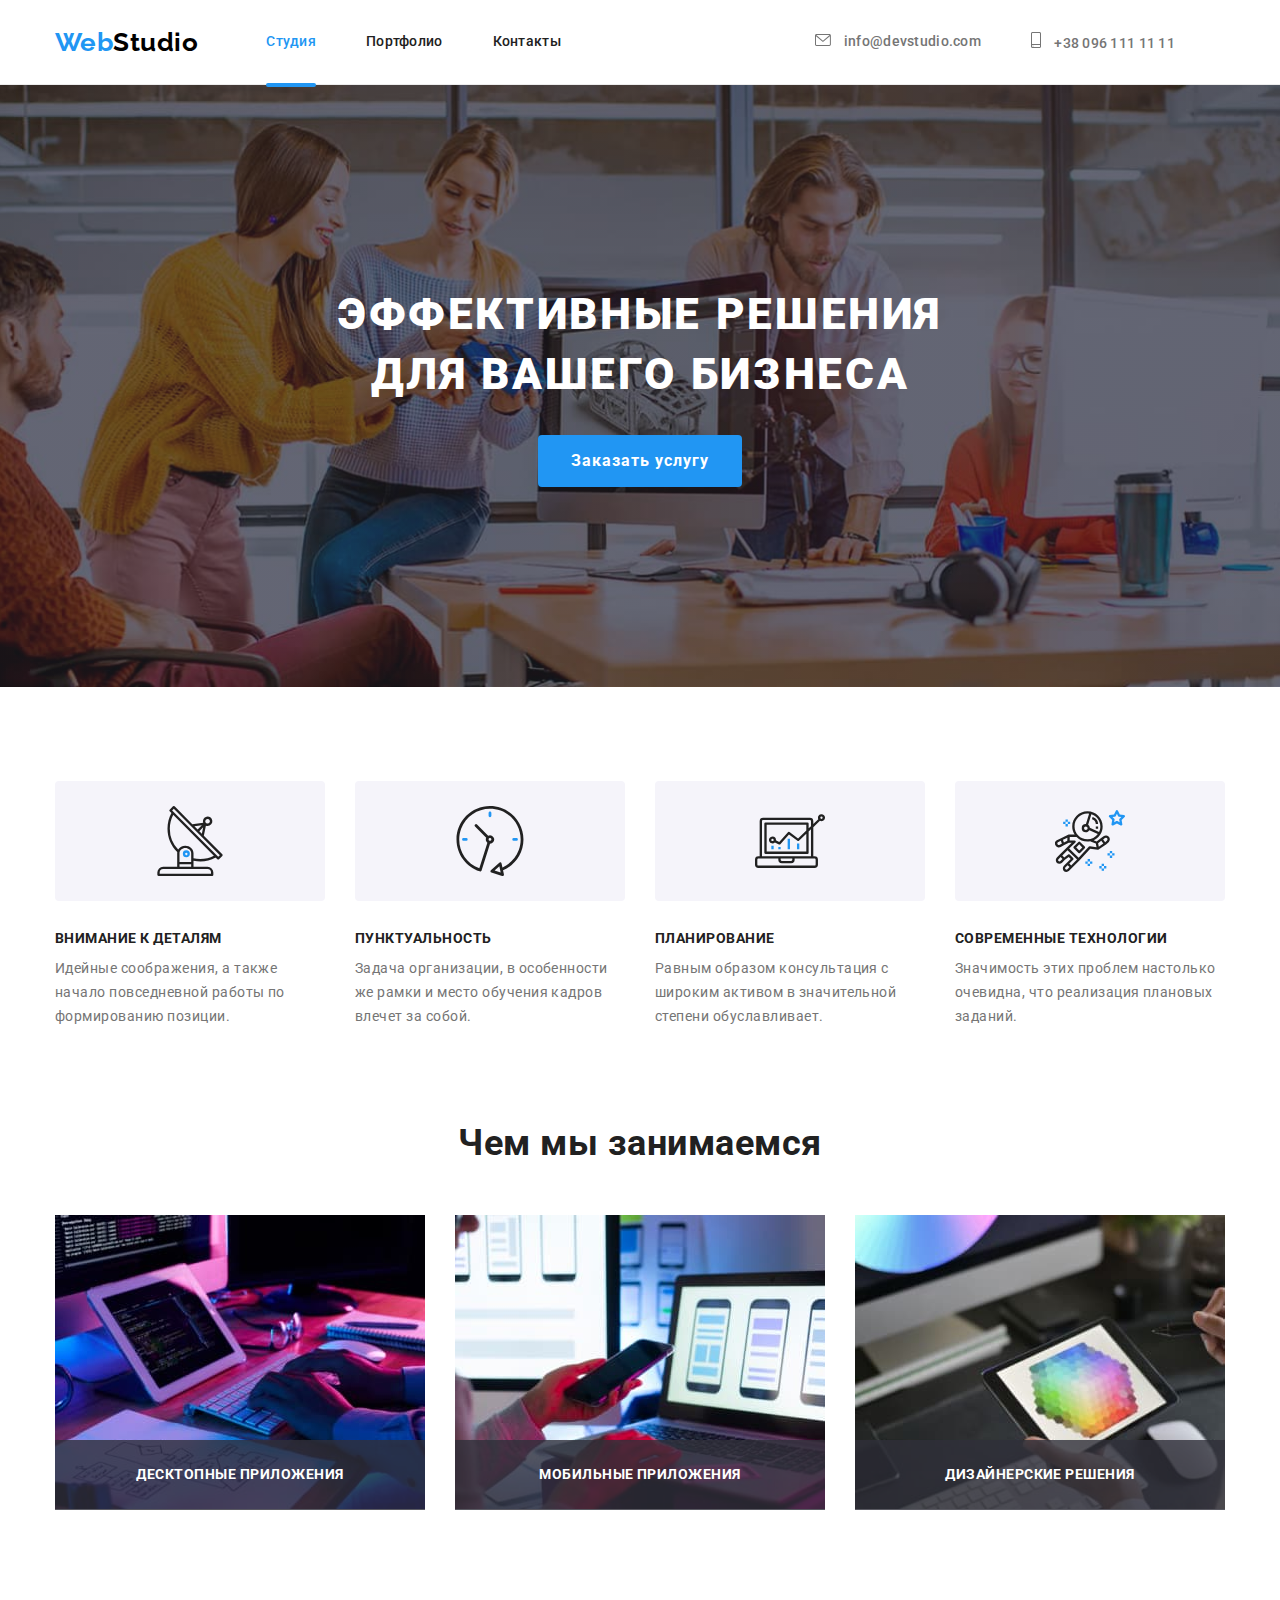
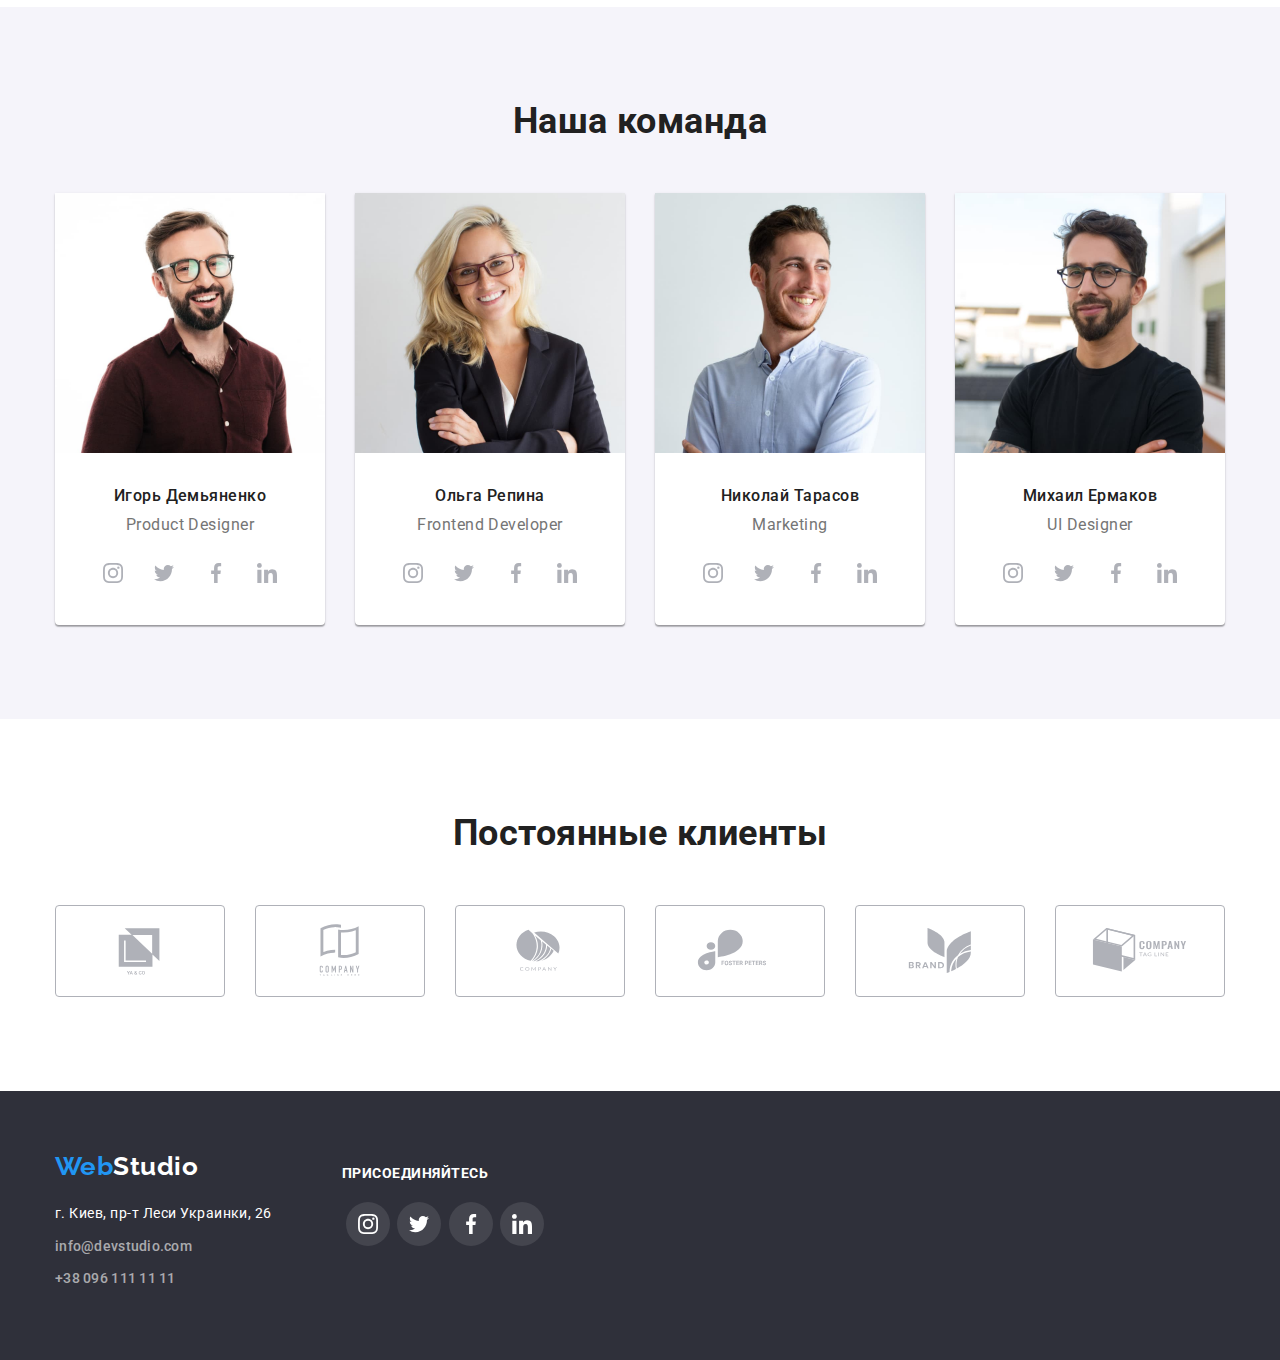
==== index.html @ 9abb5b82 "hw-06" ====
<!DOCTYPE html>
<html lang="ru">
<head>
    <meta charset="UTF-8">
    <meta http-equiv="X-UA-Compatible" content="IE=edge">
    <meta name="viewport" content="width=device-width, initial-scale=1.0">
    <title>homework-06</title>
    
    <link rel="preconnect" href="https://fonts.googleapis.com">
    <link rel="preconnect" href="https://fonts.gstatic.com" crossorigin>
    <link href="https://fonts.googleapis.com/css2?family=Raleway:wght@700&family=Roboto:wght@400;500;700;900&display=swap"
        rel="stylesheet">
    
    <link rel="stylesheet" href="https://cdnjs.cloudflare.com/ajax/libs/modern-normalize/1.1.0/modern-normalize.min.css">
    <link rel="stylesheet" href="./css/styles.css">
</head>

<body>
 
<header class="header">

    <div class="container nav-container">
            <a  class="logo" href="index.html">
                <span class="logo-accent">Web</span>Studio
            </a>
        <nav class="nav">
            <ul class="menu list">
                <li class="menu-nav"><a href="./index.html" class="nav-page link current">Студия</a></li>       
                <li class="menu-nav"><a href="./portfolio.html" class="nav-page link">Портфолио</a></li>      
                <li class="menu-nav"><a href="#" class="nav-page link">Контакты</a></li>   
            </ul>
        </nav>

        <ul class="list nav-contact">
            <li>
                <a href="mailto:info@devstudio.com" class="contact link">
                    <svg class="envelope link">
                        <use href="./images/icons.svg#envelope"></use>
                    </svg>
                    info@devstudio.com
                </a>
            </li>
            <li>
                <a href="tel:+380961111111" class="contact link">
                    <svg class="smartphone link">
                        <use href="./images/icons.svg#smartphone"></use>
                    </svg>
                    +38 096 111 11 11
                </a>
            </li>
        </ul>
    </div>
</header>
 
    <main>
        <section class="main">
            <div class="container">
                <h1 class="main-title">Эффективные решения для вашего бизнеса</h1>
                <button type="button" class="button" data-modal-open>Заказать услугу</button>
                <div class="backdrop is-hidden" data-modal>
                    <div class="modal">
                        <button class="close-black-modal" data-modal-close>✖</button>
                    </div>
                </div>
            </div>
        </section>

        <section class="section">
            <div class="container">
                <h2 class="section-title features visually-hidden">Особенности</h2>
                <ul class="list feature-list">
                    <li class="picture-list">
                        <div class="picture-item">
                            <svg class="item" aria-hidden="true">
                                <use class="item-use" href="./images/icons.svg#antenna"></use>
                            </svg>
                        </div>
                        <h3 class="section-subtitle">Внимание к деталям</h3>
                        <p class="section-description">Идейные соображения, а также начало повседневной работы по формированию позиции.</p>
                    </li>
                    <li class="picture-list">
                        <div class="picture-item">
                            <svg class="item" aria-hidden="true">
                                <use href="./images/icons.svg#clock"></use>
                            </svg>
                        </div>
                        <h3 class="section-subtitle">Пунктуальность</h3>
                        <p class="section-description">Задача организации, в особенности же рамки и место обучения кадров влечет за собой.</p>
                    </li>
                    <li class="picture-list">
                        <div class="picture-item">
                            <svg class="item" aria-hidden="true">
                                <use href="./images/icons.svg#diagram"></use>
                            </svg>
                        </div>
                        <h3 class="section-subtitle">Планирование</h3>
                        <p class="section-description">Равным образом консультация с широким активом в значительной степени обуславливает.</p>
                    </li>
                    <li class="picture-list">
                        <div class="picture-item">
                            <svg class="item" aria-hidden="true">
                                <use href="./images/icons.svg#astronaut"></use>
                            </svg>
                        </div>
                        <h3 class="section-subtitle">Современные технологии</h3>
                        <p class="section-description">Значимость этих проблем настолько очевидна, что реализация плановых заданий.</p>
                    </li>
                </ul>
            </div>
        </section>

        <section class="section section-galary">
            <div class="container div">
                <h2 class="section-title">Чем мы занимаемся</h2>
                <ul class="list galary label-list">
                    
                    <li class="galary-list">
                        <img class="galary-img" src="./images/box1.jpg" alt="верстка" width="370">
                        <div class="label"><h3 class="section-subtitle">Десктопные приложения</h3></div>
                    </li>

                    <li class="galary-list"><img src="./images/box2.jpg" alt="дизайн" width="370">
                        <div class="label"><h3 class="section-subtitle">Мобильные приложения</h3></div>
                    </li>
                    
                    <li class="galary-list"><img src="./images/box3.jpg" alt="оформление" width="370">
                        <div class="label"><h3 class="section-subtitle">Дизайнерские решения</h3></div>
                    </li>
                
                </ul>
            </div>
        </section>
        <section class="section team">
            <div class="container">
                <h2 class="section-title">Наша команда</h2>
                <ul class="list galary">
                    
                    <li class="team-element">
                        <img class="card" src="./images/teamcard1.jpg" alt="Игорь Демьяненко - Product Designer" width="270">
                        <div class="team-card">
                            <h3 class="section-team">Игорь Демьяненко</h3>
                            <p class="section-subtitle list">Product Designer</p>
                            <ul class="list social-list">
                                <li class="team-list">
                                    <a class="social-links" href="#">
                                        <svg class="social-icon instagram">
                                            <use href="./images/icons.svg#instagram"></use>
                                        </svg>
                                    </a>    
                                </li>
                                <li class="team-list">
                                    <a class="social-links" href="#">
                                        <svg class="social-icon twitter">
                                            <use href="./images/icons.svg#twitter"></use>
                                        </svg>
                                    </a>
                                </li>
                                <li class="team-list">
                                    <a class="social-links" href="#">
                                        <svg class="social-icon facebook">
                                            <use href="./images/icons.svg#facebook"></use>
                                        </svg>
                                    </a>
                                </li>
                                <li class="team-list">
                                    <a class="social-links" href="#">
                                        <svg class="social-icon linkedin">
                                            <use href="./images/icons.svg#linkedin"></use>
                                        </svg>
                                    </a>
                                </li>
                            </ul>
                        </div>
                    </li>
                    
                    <li class="team-element">
                        <img class="card" src="./images/teamcard2.jpg" alt="Ольга Репина - Frontend Developer" width="270">
                        <div class="team-card">    
                            <h3 class="section-team">Ольга Репина</h3>
                            <p class="section-subtitle">Frontend Developer</p>
                            <ul class="list social-list">
                                <li>
                                    <a class="social-links" href="#">
                                        <svg class="social-icon instagram">
                                            <use href="./images/icons.svg#instagram"></use>
                                        </svg>
                                    </a>
                                </li>
                                <li>
                                    <a class="social-links" href="#">
                                        <svg class="social-icon twitter">
                                            <use href="./images/icons.svg#twitter"></use>
                                        </svg>
                                    </a>
                                </li>
                                <li>
                                    <a class="social-links" href="#">
                                        <svg class="social-icon facebook">
                                            <use href="./images/icons.svg#facebook"></use>
                                        </svg>
                                    </a>
                                </li>
                                <li>
                                    <a class="social-links" href="#">
                                        <svg class="social-icon linkedin">
                                            <use href="./images/icons.svg#linkedin"></use>
                                        </svg>
                                    </a>
                                </li>
                            </ul>
                        </div>
                    </li>

                    <li class="team-element">
                        <img class="card" src="./images/teamcard3.jpg" alt="Николай Тарасов - Marketing" width="270">
                        <div class="team-card">    
                            <h3 class="section-team">Николай Тарасов</h3>
                            <p class="section-subtitle">Marketing</p>
                            <ul class="list social-list">
                                <li>
                                    <a class="social-links" href="#">
                                        <svg class="social-icon instagram">
                                            <use href="./images/icons.svg#instagram"></use>
                                        </svg>
                                    </a>
                                </li>
                                <li>
                                    <a class="social-links" href="#">
                                        <svg class="social-icon twitter">
                                            <use href="./images/icons.svg#twitter"></use>
                                        </svg>
                                    </a>
                                </li>
                                <li>
                                    <a class="social-links" href="#">
                                        <svg class="social-icon facebook">
                                            <use href="./images/icons.svg#facebook"></use>
                                        </svg>
                                    </a>
                                </li>
                                <li>
                                    <a class="social-links" href="#">
                                        <svg class="social-icon linkedin">
                                            <use href="./images/icons.svg#linkedin"></use>
                                        </svg>
                                    </a>
                                </li>
                            </ul>
                        </div>
                    </li>

                    <li class="team-element">
                        <img class="card" src="./images/teamcard4.jpg" alt="Михаил Ермаков - UI Designer" width="270">
                        <div class="team-card">    
                            <h3 class="section-team">Михаил Ермаков</h3>
                            <p class="section-subtitle">UI Designer</p>
                            <ul class="list social-list">
                                <li>
                                    <a class="social-links" href="#">
                                        <svg class="social-icon instagram">
                                            <use href="./images/icons.svg#instagram"></use>
                                        </svg>
                                    </a>
                                </li>
                                <li>
                                    <a class="social-links" href="#">
                                        <svg class="social-icon twitter">
                                            <use href="./images/icons.svg#twitter"></use>
                                        </svg>
                                    </a>
                                </li>
                                <li>
                                    <a class="social-links" href="#">
                                        <svg class="social-icon facebook">
                                            <use href="./images/icons.svg#facebook"></use>
                                        </svg>
                                    </a>
                                </li>
                                <li>
                                    <a class="social-links" href="#">
                                        <svg class="social-icon linkedin">
                                            <use href="./images/icons.svg#linkedin"></use>
                                        </svg>
                                    </a>
                                </li>
                            </ul>
                        </div>
                    </li>

                </ul>
            </div>
        </section>

        <section class="section permanent-client">
            <div class="container">
                <h2 class="section-title">Постоянные клиенты</h2>
                <ul class="list galary">
                    <li class="client-list">
                        <a class="client-link" href="#">
                            <svg class="client-icon">
                                <use href="./images/icons.svg#Client-1"></use>
                            </svg>
                        </a>            
                    </li>
                    <li class="client-list">
                        <a class="client-link" href="#">
                            <svg class="client-icon">
                                <use href="./images/icons.svg#Client-2"></use>
                            </svg>
                        </a>
                    </li>
                    <li class="client-list">
                        <a class="client-link" href="#">
                            <svg class="client-icon">
                                <use href="./images/icons.svg#Client-3"></use>
                            </svg>
                        </a>
                    </li>
                    <li class="client-list">
                        <a class="client-link" href="#">
                            <svg class="client-icon">
                                <use href="./images/icons.svg#Client-4"></use>
                            </svg>
                        </a>
                    </li>
                    <li class="client-list">
                        <a class="client-link" href="#">
                            <svg class="client-icon">
                                <use href="./images/icons.svg#Client-5"></use>
                            </svg>
                        </a>
                    </li>
                    <li class="client-list">
                        <a class="client-link" href="#">
                            <svg class="client-icon">
                                <use href="./images/icons.svg#Client-6"></use>
                            </svg>
                        </a>
                    </li>
                </ul>
            </div>
        </section>

    </main>
  
    <footer class="footer">
        <div class="container footer-container">
            <div class="left-container">
                <a class="logo logo-footer" href="index.html">
                    <span class="logo-accent">Web</span>Studio
                </a>
    
                <address>
                    <ul class="list">
                        <li class="footer-info"><a href="#" class="address">г. Киев, пр-т Леси Украинки, 26</a></li>
                        <li class="footer-info"><a href="mailto:info@devstudio.com" class="link">info@devstudio.com</a></li>
                        <li class="footer-info"><a href="tel:+380961111111" class="link">+38 096 111 11 11</a></li>
                    </ul>
                </address>
            </div>
            <div class="footer-links">
                <p class="section-subtitle join">присоединяйтесь</p>
                <ul class="list social-list">
                    <li class="footer-list">
                        <a class="social-links" href="#">
                            <svg class="social-icon instagram">
                                <use href="./images/icons.svg#instagram"></use>
                            </svg>
                        </a>
                    </li>
                    <li class="footer-list">
                        <a class="social-links" href="#">
                            <svg class="social-icon twitter">
                                <use href="./images/icons.svg#twitter"></use>
                            </svg>
                        </a>
                    </li>
                    <li class="team-list">
                        <a class="social-links" href="#">
                            <svg class="social-icon facebook">
                                <use href="./images/icons.svg#facebook"></use>
                            </svg>
                        </a>
                    </li>
                    <li class="team-list">
                        <a class="social-links" href="#">
                            <svg class="social-icon linkedin">
                                <use href="./images/icons.svg#linkedin"></use>
                            </svg>
                        </a>
                    </li>
                </ul>
            </div>
        </div>
    </footer>
    <script src="./js/modal.js"></script>
</body>

</html>
---- css/styles.css ----
:root{
    --primary-text-color: #212121; /*основний колір тексту*/
    --title-text-color: #757575; /*другорядний колір тексту*/
    --accent-color: #2196F3; /*акцент*/
    --logo-color: #000000;
    --primary-background:#FFFFFF; /*основний колір фону*/
    --secondary-background:#F5F4FA; /*другорядний колір фону*/
    --color-border-galary:#EEEEEE;
    --color-icon:#afb1b8;
    --footer-contact-color:rgba(255, 255, 255, 0.6);
    --main-footer-background: #2F303A;
    --color-border-header: rgba(236, 236, 236, 1);
    --color-galary-element: rgba(238, 238, 238, 1);
    --color-img-overlay: rgba(47, 48, 58, 0.4);
}
html {
    box-sizing: border-box;
}

 *,
*::after,
*::before {
box-sizing: inherit;
} 

/*body*/

body {
    font-family: 'Roboto', sans-serif;
    color: var(--primary-text-color);
    background-color: var(--primary-background);
    letter-spacing: 0.03em;
}

ul{
    padding: 0;
    margin: 0;
}

a{
    display: inline-block;
}
h1,
h2,
h3,
h4,
h5,
h6,
p {
    margin-top: 0;
}

.header{
    border-bottom: 1px solid var(--color-border-header);
}

.container{
    width: 1200px;
    padding-left: 15px;
    padding-right: 15px;
    margin: 0 auto;
}

.nav-container{
    display: flex;
    align-items: center;
}
.contact.link{
    margin-left: auto;
    margin-right: 50px;
}

.envelope{
    width: 16px;
    height: 12px;
    margin-right: 10px;
    fill: var(--title-text-color);
}
.smartphone{
    width: 10px;
    height: 16px;
    margin-right: 10px;
    fill: var(--title-text-color);
}

/* logo WebStudio */

.logo {
    color: var(--logo-color);
    font-family: 'Raleway';
    font-weight: 700;
    font-size: 26px;
    line-height: 1.19;
    text-decoration: none;

    padding-right: 68px;
}

.logo-footer{
    color: var(--primary-background);
    text-decoration: none;

    display: block;
    margin-top: 0;
    margin-bottom: 20px;
}
.logo-accent {
    color: var(--accent-color);
    padding-top: 24px;
    padding-bottom: 25px;
}

/* menu-nav Активная ссылка */

.menu .link{
    color: var(--primary-text-color);
    transition: color 250ms cubic-bezier(0.4, 0, 0.2, 1);
}
.menu-nav{
    display: inline-block;    
}

.nav-contact{
    display: flex;
    padding-top: 32px;
    padding-bottom: 32px;
    margin-left: auto;
}

.menu{
    display: flex;
    flex-basis: 25%;
    justify-content:space-around;
    padding-left: 0;
    margin: 0;
}

.nav-page.link {
    position: relative;

    padding-top: 32px;
    padding-bottom: 32px;
}
.menu-nav + .menu-nav{
    margin-left: 50px;
}
.menu .link.current::after {
    position: absolute;
    bottom: 0;
    left: 0;

    display: block;    
    content: '';
    width: 100%;
    height: 4px;
    border-radius: 2px;
    bottom: -1px;
    background-color: var(--accent-color);

    transform: translateY(100%);
}

.menu .link:hover,
.menu .link:focus,
.menu .link.current, 
.menu .link.current:active{
    color: var(--accent-color);
}


.list {
    list-style: none;
}

.menu-nav .link{
    /* padding: 32px 25px; */
    display: block;
}

.link{
    color: var(--title-text-color);
    font-weight: 500;
    font-size: 14px;
    line-height: 1.14;
    letter-spacing: 0.02em;
    text-decoration: none;

    transition: color 250ms cubic-bezier(0.4, 0, 0.2, 1);
}
.link:hover,
.link:focus{
    color: var(--accent-color);
}

.contact.link:hover .envelope.link,
.contact.link:focus .envelope.link, 
.contact.link:hover .smartphone.link,
.contact.link:focus .smartphone.link{
    fill: var(--accent-color);
}
/* main */

.main{
    background-color: var(--main-footer-background);
    padding-top: 200px;
    padding-bottom: 200px;
    text-align: center;

    max-width: 1600px;
    margin-left: auto;
    margin-right: auto;
    background-image: linear-gradient(to right,
        rgba(47, 48, 58, 0.4),
        rgba(47, 48, 58, 0.4)),
        url(../images/main-img.jpg);
    background-repeat: no-repeat;
    background-position: center;
    background-size: cover;
}

.main-title{
    color: var(--primary-background);
    font-weight: 900;
    font-size: 44px;
    line-height: 1.36;
    letter-spacing: 0.06em;
    text-transform: uppercase;
    
    max-width: 696px;
    margin: auto;
    margin-bottom: 30px;
}

.visually-hidden {
    position: absolute;
    width: 1px;
    height: 1px;
    margin: -1px;
    border: 0;
    padding: 0;

    white-space: nowrap;
    clip-path: inset(100%);
    clip: rect(0 0 0 0);
    overflow: hidden;
}

.button{
    color: var(--primary-background);
    font-family: inherit;
    font-weight: 700;
    font-size: 16px;
    line-height: 1.88;
    align-items: center;
    text-align: center;
    letter-spacing: 0.06em;
    background-color: var(--accent-color);
    border-radius: 4px;
    cursor: pointer;
    padding: 10px 32px;
    border: 1px solid transparent;
}

.backdrop{
    position: fixed;
    top: 0;
    left: 0;
    width: 100%;
    height: 100%;
    background-color: rgba(0, 0, 0, 0.2);

    opacity: 1;
    transition-property: visibility, transform, opacity;
    transition-duration: 250ms;
    transition-timing-function: cubic-bezier(0.4, 0, 0.2, 1);
    }

.backdrop.is-hidden{
    opacity: 0;
    pointer-events: none;
    transform: scaleX(2);
    visibility: hidden;
}

.backdrop.is-hidden .modal{
    transform: scaleX(0.9) translate(-50%, -50%);
}

.modal{
    position: absolute;
    top: 50%;
    left: 50%;
    transform: scaleX(1) translate(-50%,  -50%);
    min-width: 528px;
    min-height: 581px;
    background-color: var(--primary-background);

    box-shadow: 0px 1px 3px rgb(0 0 0 / 12%), 0px 1px 1px rgb(0 0 0 / 14%), 0px 2px 1px rgb(0 0 0 / 20%);
    border-radius: 4px;
}

.close-black-modal{
    display: flex;
    justify-content: center;
    align-items: center;
    position: absolute;
    right: 8px;
    top: 8px;
    width: 30px;
    height: 30px;
    fill: var(--logo-color);
    background-color: var(--primary-background);
    border: 1px solid rgba(0, 0, 0, 0.1);
    border-radius: 50%;
}

.filters .filters-button{
    background-color: var(--secondary-background);
    border-radius: 4px;
    cursor: pointer;
    font-family: inherit;
    font-weight: 500;
    font-size: 16px;
    line-height: 1.62;
    text-align: center;
    padding: 6px 22px;
    border: 1px solid transparent;
    
    transition: color 250ms cubic-bezier(0.4, 0, 0.2, 1), 
    background-color 250ms cubic-bezier(0.4, 0, 0.2, 1),
    box-shadow 250ms cubic-bezier(0.4, 0, 0.2, 1);
}

.filters .filters-button:hover, 
.filters .filters-button:focus,
.filters .filters-button.current{
    background-color: var(--accent-color);
    color: var(--primary-background);
    box-shadow:
     0px 3px 1px rgba(0, 0, 0, 0.1),
     0px 1px 2px rgba(0, 0, 0, 0.08),
     0px 2px 2px rgba(0, 0, 0, 0.12);
}

.filters-btn{
    display: flex;
    justify-content: center;
    margin-bottom: 50px;
}

.filters-btn .btn + .btn{
    margin-left: 8px;
    
}
 /* sectoin */

 .section{
    padding-top: 94px;
    padding-bottom: 94px;
 }

 .filters.section{
    padding-top: 94px;
 }
 
.section-title{
    font-weight: 700;
    font-size: 36px;
    line-height: 1.16;
}

.feature-list{
    display: flex;
    justify-content: space-between;
}

.section .section-title{
    text-align: center;
    margin-bottom: 50px;
}

.picture-list{
    width: 270px;
}

.item{
    height: 70px;
    width: 70px;
}

.picture-item{
    display: flex;
    align-items: center;
    justify-content: center;
    margin-bottom: 30px;
    border-radius: 4px;
    width: 270px;
    height: 120px;
    background-color: var(--secondary-background);
}

.galary{
    display: flex;
    flex-wrap: wrap;
}

.galary-element{
    
    width: 370px;
    margin-right: 30px;
    margin-bottom: 30px;
    border: 1px solid var(--color-galary-element);
    
    transition: border 250ms cubic-bezier(0.4, 0, 0.2, 1), 
    background-color 250ms cubic-bezier(0.4, 0, 0.2, 1), 
    box-shadow 250ms cubic-bezier(0.4, 0, 0.2, 1);
 }

.galary-element:nth-child(3n){
    margin-right: 0;
}

.galary-element:nth-last-child(-n+3) {
    margin-bottom: 0;
}

.galary-container{
    padding: 20px 24px;
}

.galary-list, 
.team-element, 
.client-list{
    margin-right: 30px;
}

.galary-list:last-child,
.team-element:last-child, 
.client-list:last-child {
    margin-right: 0;
}

.galary-list{
    position: relative;
}
.project-img{
    position: relative;
    overflow: hidden;
}

.project-text{
    position: absolute;
    bottom: 0;
    left: 0;

    display: flex;
    width: 370px;
    height: 100%;
    align-items: center;
    justify-content: center;
    background-color: rgba(33, 150, 243, 0.9);
    padding: 63px 24px;
    transform: translateY(100%);
    transition: transform 250ms cubic-bezier(0.4, 0, 0.2, 1);
}

.project-text .subtitle{
    font-family: inherit;
    font-style: normal;
    font-weight: 400;
    font-size: 18px;
    line-height: 1.56;
    color: var(--primary-background);

}

.label{
    position: absolute;
    bottom: 0;
    left: 0;

    display: flex;
    width: 370px;
    height: 70px;
    align-items: center;
    justify-content: center;
    background-color: rgba(47, 48, 58, 0.8);
    margin-bottom: 3px;
}
.label .section-subtitle{
    font-family: inherit;
    font-style: normal;
    text-align: center;
    text-transform: uppercase;
    color: var(--primary-background);
    margin-bottom: 0;
}

.team-card .section-team,
.team-card .section-subtitle{
    text-align: center;

}

.team-card .section-subtitle{
    margin-bottom: 0;
}

.team-card{
    padding: 30px 32px;
}

.team-element{
border-radius: 0px 0px 4px 4px;
box-shadow: 
    0px 1px 3px rgb(0 0 0 / 12%),
    0px 1px 1px rgb(0 0 0 / 14%),
    0px 2px 1px rgb(0 0 0 / 20%);
background-color: var(--primary-background);
}

.team-element .section-team{
    margin-bottom: 10px;
}

.team-element .section-subtitle {
    color: var(--title-text-color);
    font-weight: 400;
    font-size: 16px;
    line-height: 1.18;
    margin-bottom: 16px;
}

.social-list{
    display: flex;
    width: 206px;
    height: 44px;
    justify-content: space-around;
    align-items: center;
    padding: 0;
    margin: 0;
}

.social-links{
    display: inline-block;
    width: 44px;
    height: 44px;
    padding: 12px;
    border: none;
    border-radius: 50%;
    background-color: var(--primary-background);

    transition: background-color 250ms cubic-bezier(0.4, 0, 0.2, 1);
}
.social-icon{
    width: 20px;
    height: 20px;
    background-position: center;
    background-repeat: no-repeat;
    fill: var(--color-icon);

    transition: fill 250ms cubic-bezier(0.4, 0, 0.2, 1);
}

.social-icon:hover,
.social-icon:focus, 
.social-links:hover .social-icon, 
.social-links:focus .social-icon{
    fill: var(--primary-background);
}

.social-links:hover,
.social-links:focus{
    background-color: var(--accent-color);
}

.galary-element:hover, 
.galary-element:focus{
    border: 1px solid var(--color-border-galary);
    box-shadow: 
        0px 1px 1px rgba(0, 0, 0, 0.12), 
        0px 4px 4px rgba(0, 0, 0, 0.06), 
        1px 4px 6px rgba(0, 0, 0, 0.16);
    background-color: var(--primary-background);
}
.galary-element:hover .project-text{
    transform: translateY(0);
}

.galary-element .section-title{
    margin-bottom: 4px;
    text-align: left;
}

.galary .section-title{
    color: var(--primary-text-color);
    font-size: 18px;
    line-height: 2;
    letter-spacing: 0.06em;     
}

.section-subtitle {
    font-weight: 700;
    font-size: 14px;
    line-height: 1.14;
}

.section-galary{
    padding-top: 0;
}

.feature-list .section-subtitle{
    text-transform: uppercase;
    margin-bottom: 10px;
}

.galary-element .section-subtitle{
    color: var(--title-text-color);
    font-weight: 400;
    font-size: 16px;
    line-height: 1.88;

    margin-bottom: 0;
}

.section-description{
    color: var(--title-text-color);
    font-size: 14px;
    line-height: 1.71;
    
    margin-bottom: 0;
}

.section.team{
    background-color: var(--secondary-background);
}

.section-team{
    font-weight: 500;
    font-size: 16px;
    line-height: 1.18;
}

.client-link{
    display: flex;
    align-items: center;
    justify-content: center;
    width: 170px;
    height: 92px;
    border-radius: 4px;
    border: 1px solid rgba(175, 177, 184, 1);
    fill: var(--color-icon);

    transition: border 250ms cubic-bezier(0.4, 0, 0.2, 1);
}
.client-icon{
    width: 106px;
    height: 60px;

    transition: fill 250ms cubic-bezier(0.4, 0, 0.2, 1);
}

.client-link:hover, 
.client-link:focus{
    border: 1px solid rgba(33, 150, 243, 1);
}

.client-link:hover .client-icon,
.client-link:focus .client-icon{
    fill: rgba(33, 150, 243, 1);
}

.footer{
    background-color: var(--main-footer-background);
    padding-top: 60px;
    padding-bottom: 60px;
}

.footer .address{
    color: var(--primary-background);
    font-style: normal;
    font-size: 14px;
    line-height: 1.71;
    text-decoration: none;
}

.footer .link{
    color: var(--footer-contact-color);
    font-style: normal;
    font-size: 14px;
    line-height: 1.71;
}

.footer-container{
    display: flex;
    margin-top: 0;
    margin-bottom: 0;
}

.footer-info{
    display: block;
    margin-top: 0;
    margin-bottom: 9px;
} 

.footer-links .social-icon{
    fill: var(--primary-background);
}

.footer-links .social-links{
    background-color: rgba(255, 255, 255, 0.1);

    transition: background-color 250ms cubic-bezier(0.4, 0, 0.2, 1);
}

.footer-links .social-links:focus, 
.footer-links .social-links:hover{
    background-color: var(--accent-color);
}

.footer-links .section-subtitle{
    color: var(--primary-background);
    text-transform: uppercase;
}

.left-container{
    margin-right: 70px;
}

.join{
    display: flex;
    padding-top: 15px;
    margin-bottom: 20px;
}
.footer-list{
    display: inline-block;
}
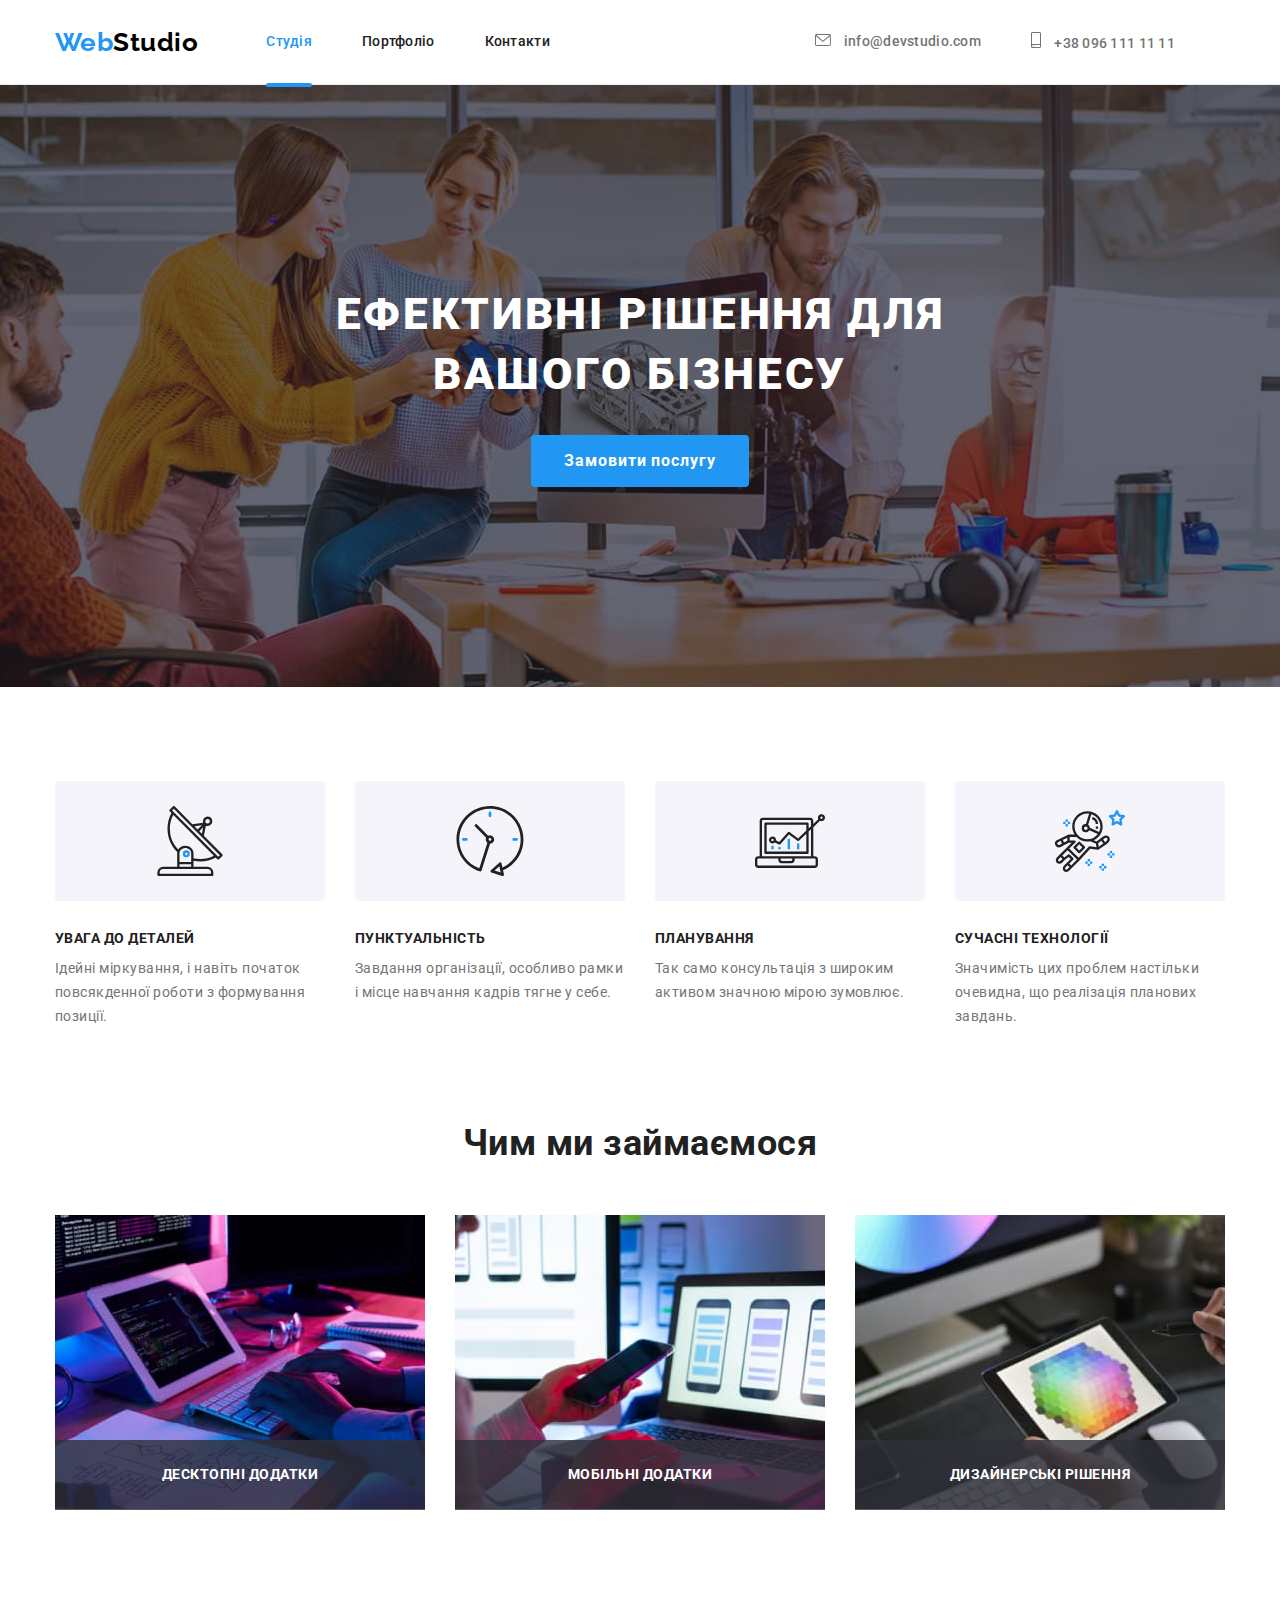
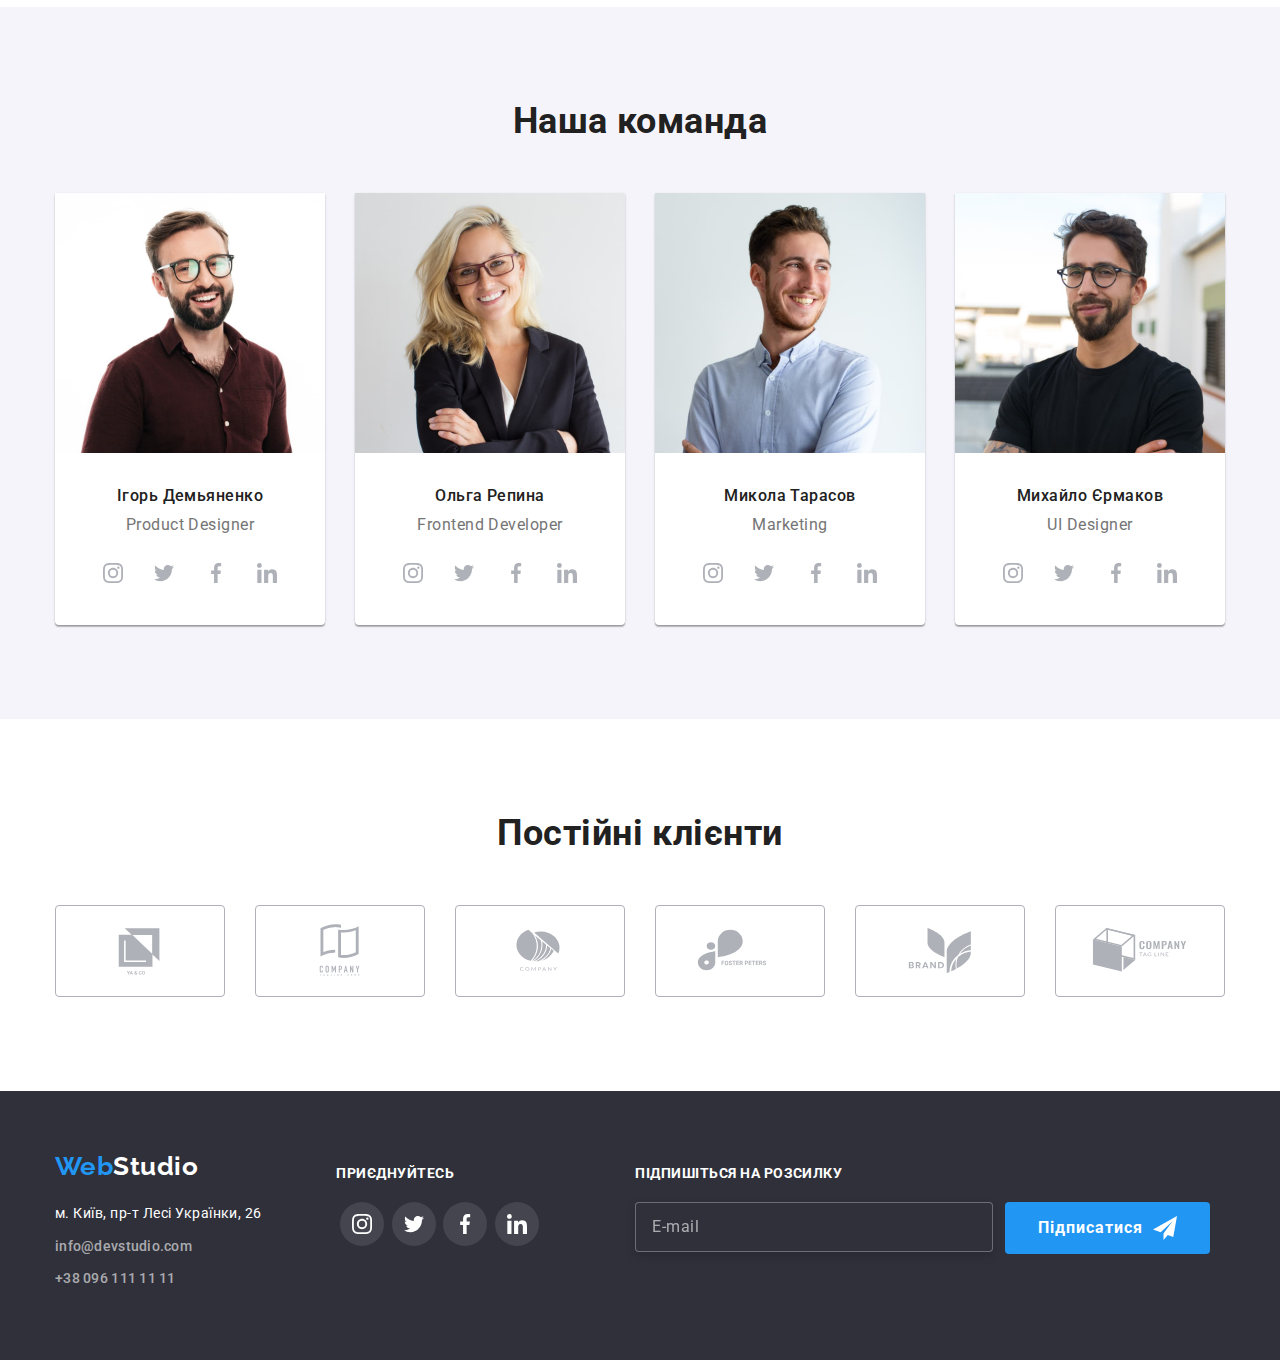
==== commit 5dcc66f7: "form" ====
--- a/index.html
+++ b/index.html
@@ -25,9 +25,9 @@
             </a>
         <nav class="nav">
             <ul class="menu list">
-                <li class="menu-nav"><a href="./index.html" class="nav-page link current">Студия</a></li>       
-                <li class="menu-nav"><a href="./portfolio.html" class="nav-page link">Портфолио</a></li>      
-                <li class="menu-nav"><a href="#" class="nav-page link">Контакты</a></li>   
+                <li class="menu-nav"><a href="./index.html" class="nav-page link current">Студія</a></li>       
+                <li class="menu-nav"><a href="./portfolio.html" class="nav-page link">Портфоліо</a></li>      
+                <li class="menu-nav"><a href="#" class="nav-page link">Контакти</a></li>   
             </ul>
         </nav>
 
@@ -55,11 +55,66 @@
     <main>
         <section class="main">
             <div class="container">
-                <h1 class="main-title">Эффективные решения для вашего бизнеса</h1>
-                <button type="button" class="button" data-modal-open>Заказать услугу</button>
+                <h1 class="main-title">Ефективні рішення для вашого бізнесу</h1>
+                <button type="button" class="button" data-modal-open>Замовити послугу</button>
                 <div class="backdrop is-hidden" data-modal>
                     <div class="modal">
-                        <button class="close-black-modal" data-modal-close>✖</button>
+                        <button class="close-black-modal" data-modal-close>
+                            <svg class="" width="18" height="18">
+                                <use href="./images/icons.svg#close-black"></use>
+                            </svg>
+                        </button>
+                            
+                        <h2 class="title-form">Залиште свої дані, ми вам передзвонимо</h2>
+
+                        <form class="form-main" name="service-form" autocomplete="on">
+
+                            <div class="form-field">
+                                <label for="name">Ім'я</label>
+                                <div class="input-icon">
+                                    <input class="input" type="text" name="name" id="name" placeholder=" " required autofocus>
+                                    <svg class="icon-form">
+                                        <use href="./images/icons.svg#person-black"></use>
+                                    </svg>
+                                </div>
+                            </div>
+
+                            <div class="form-field">
+                                <label for="tel">Телефон</label>
+                                <div class="input-icon">
+                                    <input class="input" type="tel" name="tel" id="tel" placeholder=" " required>
+                                    <svg class="icon-form">
+                                        <use href="./images/icons.svg#phone-black"></use>
+                                    </svg>
+                                </div>
+                            </div>
+
+                            <div class="form-field">
+                                <label for="mail">Пошта</label>
+                                <div class="input-icon">
+                                    <input class="input" type="email" name="mail" id="mail" placeholder=" " required>
+                                    <svg class="icon-form">
+                                        <use href="./images/icons.svg#email-black"></use>
+                                    </svg>
+                                </div>
+                            </div>
+
+                            <div class="form-field">
+                                <label for="comment">Коментар</label>
+                                <textarea name="comment" id="comment" placeholder="Введіть текст"></textarea>   
+                            </div>
+
+                                <label class="checkbox-label">
+                                <input class="visually-hidden checkbox" type="checkbox" name="topic" value="condition" required>
+                                    <svg class="icon-check">
+                                        <use href="./images/icons.svg#icon-check-vector"></use>
+                                    </svg>
+                                    <span class="checkbox-title">Погоджуюся з розсилкою та приймаю&nbsp;<a class="contract-condition" href="#"> Умови договору</a></span>
+                                </label>
+
+                                <button class="button button-form" type="submit">Відправити</button>    
+
+                        </form>
                     </div>
                 </div>
             </div>
@@ -75,8 +130,8 @@
                                 <use class="item-use" href="./images/icons.svg#antenna"></use>
                             </svg>
                         </div>
-                        <h3 class="section-subtitle">Внимание к деталям</h3>
-                        <p class="section-description">Идейные соображения, а также начало повседневной работы по формированию позиции.</p>
+                        <h3 class="section-subtitle">УВАГА ДО ДЕТАЛЕЙ</h3>
+                        <p class="section-description">Ідейні міркування, і навіть початок повсякденної роботи з формування позиції.</p>
                     </li>
                     <li class="picture-list">
                         <div class="picture-item">
@@ -84,8 +139,8 @@
                                 <use href="./images/icons.svg#clock"></use>
                             </svg>
                         </div>
-                        <h3 class="section-subtitle">Пунктуальность</h3>
-                        <p class="section-description">Задача организации, в особенности же рамки и место обучения кадров влечет за собой.</p>
+                        <h3 class="section-subtitle">ПУНКТУАЛЬНІСТЬ</h3>
+                        <p class="section-description">Завдання організації, особливо рамки і місце навчання кадрів тягне у себе.</p>
                     </li>
                     <li class="picture-list">
                         <div class="picture-item">
@@ -93,8 +148,8 @@
                                 <use href="./images/icons.svg#diagram"></use>
                             </svg>
                         </div>
-                        <h3 class="section-subtitle">Планирование</h3>
-                        <p class="section-description">Равным образом консультация с широким активом в значительной степени обуславливает.</p>
+                        <h3 class="section-subtitle">ПЛАНУВАННЯ</h3>
+                        <p class="section-description">Так само консультація з широким активом значною мірою зумовлює.</p>
                     </li>
                     <li class="picture-list">
                         <div class="picture-item">
@@ -102,8 +157,8 @@
                                 <use href="./images/icons.svg#astronaut"></use>
                             </svg>
                         </div>
-                        <h3 class="section-subtitle">Современные технологии</h3>
-                        <p class="section-description">Значимость этих проблем настолько очевидна, что реализация плановых заданий.</p>
+                        <h3 class="section-subtitle">СУЧАСНІ ТЕХНОЛОГІЇ</h3>
+                        <p class="section-description">Значимість цих проблем настільки очевидна, що реалізація планових завдань.</p>
                     </li>
                 </ul>
             </div>
@@ -111,20 +166,20 @@
 
         <section class="section section-galary">
             <div class="container div">
-                <h2 class="section-title">Чем мы занимаемся</h2>
+                <h2 class="section-title">Чим ми займаємося</h2>
                 <ul class="list galary label-list">
                     
                     <li class="galary-list">
                         <img class="galary-img" src="./images/box1.jpg" alt="верстка" width="370">
-                        <div class="label"><h3 class="section-subtitle">Десктопные приложения</h3></div>
+                        <div class="label"><h3 class="section-subtitle">Десктопні додатки</h3></div>
                     </li>
 
                     <li class="galary-list"><img src="./images/box2.jpg" alt="дизайн" width="370">
-                        <div class="label"><h3 class="section-subtitle">Мобильные приложения</h3></div>
+                        <div class="label"><h3 class="section-subtitle">Мобільні додатки</h3></div>
                     </li>
                     
                     <li class="galary-list"><img src="./images/box3.jpg" alt="оформление" width="370">
-                        <div class="label"><h3 class="section-subtitle">Дизайнерские решения</h3></div>
+                        <div class="label"><h3 class="section-subtitle">Дизайнерські рішення</h3></div>
                     </li>
                 
                 </ul>
@@ -138,7 +193,7 @@
                     <li class="team-element">
                         <img class="card" src="./images/teamcard1.jpg" alt="Игорь Демьяненко - Product Designer" width="270">
                         <div class="team-card">
-                            <h3 class="section-team">Игорь Демьяненко</h3>
+                            <h3 class="section-team">Ігорь Демьяненко</h3>
                             <p class="section-subtitle list">Product Designer</p>
                             <ul class="list social-list">
                                 <li class="team-list">
@@ -214,7 +269,7 @@
                     <li class="team-element">
                         <img class="card" src="./images/teamcard3.jpg" alt="Николай Тарасов - Marketing" width="270">
                         <div class="team-card">    
-                            <h3 class="section-team">Николай Тарасов</h3>
+                            <h3 class="section-team">Микола Тарасов</h3>
                             <p class="section-subtitle">Marketing</p>
                             <ul class="list social-list">
                                 <li>
@@ -252,7 +307,7 @@
                     <li class="team-element">
                         <img class="card" src="./images/teamcard4.jpg" alt="Михаил Ермаков - UI Designer" width="270">
                         <div class="team-card">    
-                            <h3 class="section-team">Михаил Ермаков</h3>
+                            <h3 class="section-team">Михайло Єрмаков</h3>
                             <p class="section-subtitle">UI Designer</p>
                             <ul class="list social-list">
                                 <li>
@@ -293,7 +348,7 @@
 
         <section class="section permanent-client">
             <div class="container">
-                <h2 class="section-title">Постоянные клиенты</h2>
+                <h2 class="section-title">Постійні клієнти</h2>
                 <ul class="list galary">
                     <li class="client-list">
                         <a class="client-link" href="#">
@@ -352,14 +407,14 @@
     
                 <address>
                     <ul class="list">
-                        <li class="footer-info"><a href="#" class="address">г. Киев, пр-т Леси Украинки, 26</a></li>
+                        <li class="footer-info"><a href="#" class="address">м. Київ, пр-т Лесі Українки, 26</a></li>
                         <li class="footer-info"><a href="mailto:info@devstudio.com" class="link">info@devstudio.com</a></li>
                         <li class="footer-info"><a href="tel:+380961111111" class="link">+38 096 111 11 11</a></li>
                     </ul>
                 </address>
             </div>
             <div class="footer-links">
-                <p class="section-subtitle join">присоединяйтесь</p>
+                <p class="section-subtitle join">приєднуйтесь</p>
                 <ul class="list social-list">
                     <li class="footer-list">
                         <a class="social-links" href="#">
@@ -391,6 +446,19 @@
                     </li>
                 </ul>
             </div>
+            <div class="right-container">
+                <p class="section-subtitle join">Підпишіться на розсилку</p>
+                <form class="form-footer">
+                    <label for="mail"></label>
+                    <input class="mail-input" type="email" name="mail" id="mail" placeholder="E-mail"required>
+                    <button class="button button-footer" type="submit">
+                        Підписатися
+                        <svg class="icon-send">
+                            <use  href="./images/icons.svg#icon-send"></use>
+                        </svg>
+                    </button>
+                </form>
+            </div>
         </div>
     </footer>
     <script src="./js/modal.js"></script>
--- a/css/styles.css
+++ b/css/styles.css
@@ -292,7 +292,7 @@
     left: 50%;
     transform: scaleX(1) translate(-50%,  -50%);
     min-width: 528px;
-    min-height: 581px;
+    /* min-height: 581px; */
     background-color: var(--primary-background);
 
     box-shadow: 0px 1px 3px rgb(0 0 0 / 12%), 0px 1px 1px rgb(0 0 0 / 14%), 0px 2px 1px rgb(0 0 0 / 20%);
@@ -312,6 +312,161 @@
     background-color: var(--primary-background);
     border: 1px solid rgba(0, 0, 0, 0.1);
     border-radius: 50%;
+    cursor: pointer;
+
+    transition: fill 250ms cubic-bezier(0.4, 0, 0.2, 1);
+}
+
+.close-black-modal:hover, 
+.close-black-modal:focus{
+    fill: var(--accent-color);
+}
+
+.title-form{
+    font-family: inherit;
+    font-style: normal;
+    font-weight: 700;
+    font-size: 20px;
+    line-height: 1.15;
+    text-align: center;
+    color: var(--primary-text-color);
+    padding-top: 40px;
+    padding-bottom: 12px;
+    margin: 0;
+}
+
+.form-main{
+    width: 528px;
+    margin-left: auto;
+    margin-right: auto;
+    padding: 0 40px 40px 40px;
+}
+
+.input {
+    width: 100%;
+    min-height: 40px;
+    padding-left: 42px;
+    padding-right: 12px;
+    color: var(--primary-text-color);
+    transition: border 250ms cubic-bezier(0.4, 0, 0.2, 1);
+}
+
+.form-field input, 
+.form-field textarea{
+    border: 1px solid rgba(33, 33, 33, 0.2);
+    border-radius: 4px;
+    outline: none;
+    transition: border 250ms cubic-bezier(0.4, 0, 0.2, 1);
+}
+
+.form-field input:focus,
+.form-field textarea:focus{
+    border: 1px solid var(--accent-color);
+}
+
+.form-main textarea{
+    display: block;
+    padding: 12px 16px;
+    width: 100%;
+    min-height: 120px;
+    font-family: inherit;
+    font-style: normal;
+    font-weight: 400;
+    font-size: 12px;
+    line-height: 1.17;
+    letter-spacing: 0.01em;
+    color: rgba(117, 117, 117, 0.5);
+    resize: none;
+    margin: 0;
+}
+
+.form-field label{
+    margin-bottom: 4px;
+    text-align: left;
+    font-family: inherit;
+    font-style: normal;
+    font-weight: 400;
+    font-size: 12px;
+    line-height: 1.17;
+    letter-spacing: 0.01em;
+    color: var(--title-text-color);
+}
+
+.checkbox-label{
+    display: flex;
+    align-items: center;
+    justify-content: center;
+    margin-top: 20px;
+    margin-bottom: 30px;
+}
+
+.icon-check{
+    width: 16px;
+    height: 15px;
+    margin-right: 8.38px;
+    border: 2px solid var(--primary-text-color);
+    border-radius: 2px;
+}
+
+.checkbox:checked + .icon-check{
+    border-color: var(--accent-color);
+    background-color: var(--accent-color);
+    background-origin: border-box;
+    background-size: contain;
+    box-shadow: 0px 4px 4px rgba(0, 0, 0, 0.15);
+}
+
+.checkbox-title{
+    font-family: inherit;
+    font-style: normal;
+    font-weight: 400;
+    font-size: 14px;
+    line-height: 1.71;
+    letter-spacing: 0.03em;
+    color: var(--title-text-color);
+}
+
+.contract-condition {
+    color: var(--accent-color);
+    text-decoration-line: underline;
+}
+
+.form-field{
+    display: flex;
+    flex-direction: column;
+    margin-bottom: 10px;
+}
+
+.button-form{
+    box-shadow: 0px 4px 4px rgba(0, 0, 0, 0.15);
+}
+
+.input-icon{
+    position: relative;
+    width: 100%;
+    display: flex;
+    flex-direction: column;
+    cursor: pointer;
+}
+
+.icon-form{
+    position: absolute;
+    top: 50%;
+    left: 12px;
+    transform: translateY(-50%);
+    width: 18px;
+    height: 18px;
+    fill: var(--primary-text-color);
+
+    transition: fill 250ms cubic-bezier(0.4, 0, 0.2, 1);
+}
+
+.icon-form:focus{
+    fill: var(--accent-color);
+}
+
+.input:focus + .icon-form{
+    fill: var(--accent-color);
 }
 
 .filters .filters-button{
@@ -718,7 +873,8 @@
     background-color: var(--accent-color);
 }
 
-.footer-links .section-subtitle{
+.footer-links .section-subtitle,
+.right-container .section-subtitle{
     color: var(--primary-background);
     text-transform: uppercase;
 }
@@ -727,6 +883,10 @@
     margin-right: 70px;
 }
 
+.right-container {
+    margin-left: 93px;
+}
+
 .join{
     display: flex;
     padding-top: 15px;
@@ -734,4 +894,50 @@
 }
 .footer-list{
     display: inline-block;
+}
+.button-footer{
+    display: inline-flex;
+    align-items: center;
+    justify-content: center;
+    margin-left: 12px;
+}
+
+.icon-send{
+    margin-left: 10px;
+    width: 24px;
+    height: 24px;
+}
+
+.mail-input{
+    min-width: 358px;
+    height: 50px;
+    border: 1px solid rgba(255, 255, 255, 0.3);
+    filter: drop-shadow(0px 4px 4px rgba(0, 0, 0, 0.15));
+    border-radius: 4px;
+    background-color: var(--main-footer-background);
+    outline: none;
+    font-family: inherit;
+    font-style: normal;
+    font-weight: 400;
+    font-size: 16px;
+    line-height: 1.25;
+    
+    display: flex;
+    align-items: center;
+    letter-spacing: 0.03em;
+    color: rgba(255, 255, 255, 0.6);
+}
+
+.mail-input::placeholder{
+    color: rgba(255, 255, 255, 0.6);
+}
+
+.form-footer{
+    display: inline-flex;
+    margin-right: 215px;
+}
+
+.right-container input{
+    margin: 0;
+    padding: 15px 16px;
 }